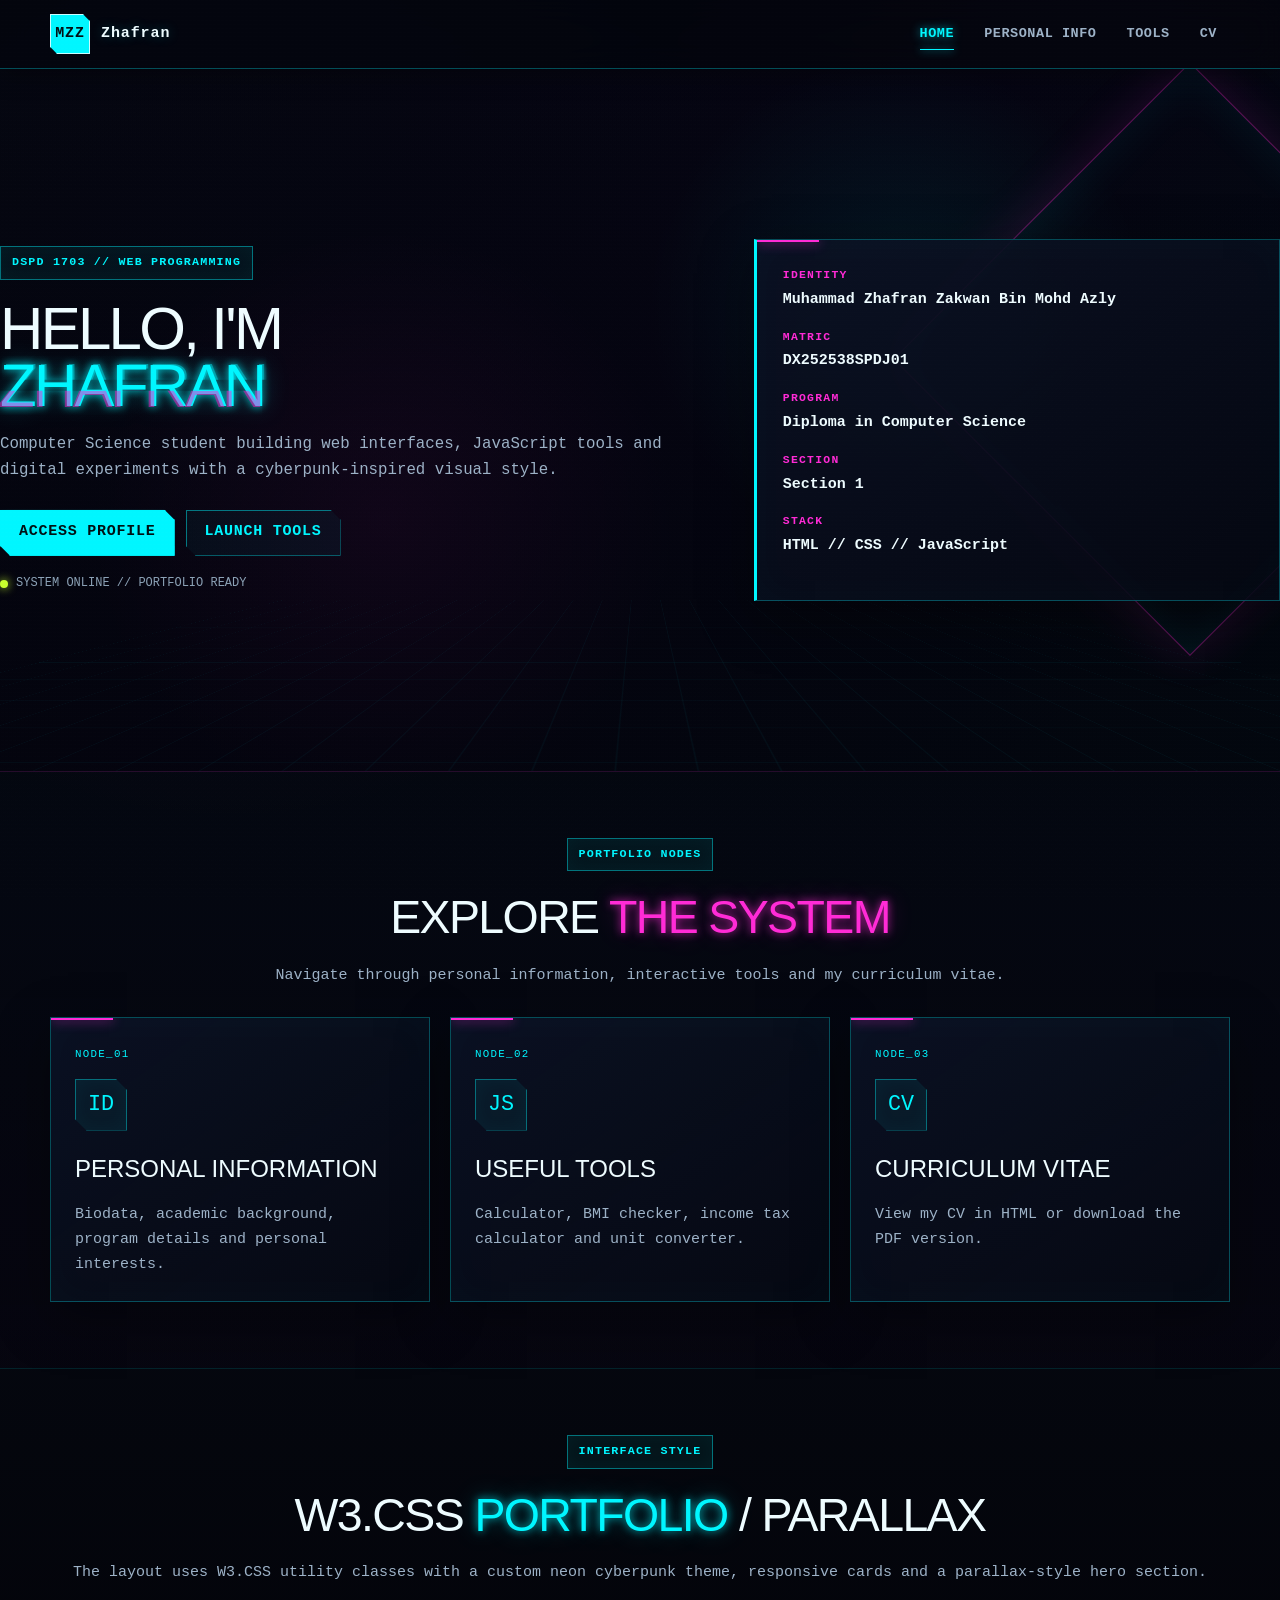
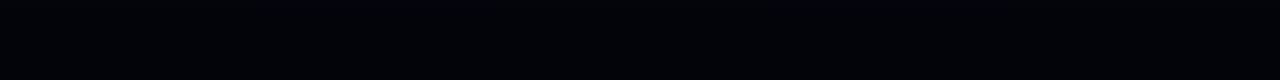
==== index.html @ 9612f09d "upload local project" ====
<!DOCTYPE html>
<html lang="en">
<head>
    <title>Muhammad Zhafran Zakwan | Cyber Portfolio</title>
    <link rel="stylesheet" href="https://www.w3schools.com/w3css/4/w3.css">
    <link rel="stylesheet" href="css/style.css">
    
</head>
<body>
<header class="site-header">
        <nav class="cyber-nav w3-bar">
            <a class="brand w3-bar-item" href="Main.html">
                <span class="brand-mark">MZZ</span>
                <span class="brand-text">Zhafran</span>
            </a>
            <div class="nav-links">
                <a class="w3-bar-item active" href="index.html">Home</a>
                <a class="w3-bar-item " href="PersonalInfo.html">Personal Info</a>
                <a class="w3-bar-item " href="Tools.html">Tools</a>
                <a class="w3-bar-item " href="CV.html">CV</a>
            </div>
        </nav>
    </header>
    <main>
        <section class="parallax-hero w3-display-container">
            <div class="cyber-container hero-grid">
                <div>
                    <span class="eyebrow">DSPD 1703 // Web Programming</span>
                    <h1 class="hero-title">Hello, I'm<br><span class="glitch neon-cyan" data-text="ZHAFRAN">ZHAFRAN</span></h1>
                    <p class="lead">Computer Science student building web interfaces, JavaScript tools and digital experiments with a cyberpunk-inspired visual style.</p>
                    <div class="actions">
                        <a class="btn btn-primary w3-button" href="PersonalInfo.html">Access Profile</a>
                        <a class="btn btn-secondary w3-button" href="Tools.html">Launch Tools</a>
                    </div>
                    <div class="status-line"><span class="status-dot"></span>SYSTEM ONLINE // PORTFOLIO READY</div>
                </div>
                <aside class="cyber-panel hero-card w3-card-4">
                    <div class="mini-label">Identity</div>
                    <div class="mini-value">Muhammad Zhafran Zakwan Bin Mohd Azly</div>
                    <div class="mini-label">Matric</div>
                    <div class="mini-value">DX252538SPDJ01</div>
                    <div class="mini-label">Program</div>
                    <div class="mini-value">Diploma in Computer Science</div>
                    <div class="mini-label">Section</div>
                    <div class="mini-value">Section 1</div>
                    <div class="mini-label">Stack</div>
                    <div class="mini-value">HTML // CSS // JavaScript</div>
                </aside>
            </div>
        </section>

        <section class="section section-dark" id="portfolio">
            <div class="cyber-container">
                <div class="section-heading w3-center">
                    <span class="eyebrow">Portfolio Nodes</span>
                    <h2>Explore <span class="neon-pink">The System</span></h2>
                    <p>Navigate through personal information, interactive tools and my curriculum vitae.</p>
                </div>
                <div class="cyber-grid-3 w3-row-padding">
                    <a class="cyber-card w3-card-4" href="PersonalInfo.html">
                        <span class="card-code">NODE_01</span>
                        <div class="card-icon">ID</div>
                        <h3>Personal Information</h3>
                        <p>Biodata, academic background, program details and personal interests.</p>
                    </a>
                    <a class="cyber-card w3-card-4" href="Tools.html">
                        <span class="card-code">NODE_02</span>
                        <div class="card-icon">JS</div>
                        <h3>Useful Tools</h3>
                        <p>Calculator, BMI checker, income tax calculator and unit converter.</p>
                    </a>
                    <a class="cyber-card w3-card-4" href="CV.html">
                        <span class="card-code">NODE_03</span>
                        <div class="card-icon">CV</div>
                        <h3>Curriculum Vitae</h3>
                        <p>View my CV in HTML or download the PDF version.</p>
                    </a>
                </div>
            </div>
        </section>

        <section class="section">
            <div class="cyber-container w3-center">
                <div class="section-heading">
                    <span class="eyebrow">Interface Style</span>
                    <h2>W3.CSS <span class="neon-cyan">Portfolio</span> / Parallax</h2>
                    <p>The layout uses W3.CSS utility classes with a custom neon cyberpunk theme, responsive cards and a parallax-style hero section.</p>
                </div>
            </div>
        </section>
    </main>
</body>
</html>
---- css/style.css ----
:root {
    --bg: #05060d;
    --bg-deep: #02030a;
    --panel: rgba(8, 12, 26, 0.82);
    --panel-solid: #090d1b;
    --cyan: #00f6ff;
    --pink: #ff2bd6;
    --violet: #8f5cff;
    --lime: #c8ff2e;
    --text: #eefcff;
    --muted: #9db2c7;
    --line: rgba(0, 246, 255, 0.24);
    --shadow-cyan: 0 0 12px rgba(0, 246, 255, 0.45), 0 0 36px rgba(0, 246, 255, 0.12);
    --shadow-pink: 0 0 12px rgba(255, 43, 214, 0.4), 0 0 34px rgba(255, 43, 214, 0.12);
}

* {
    box-sizing: border-box;
}

html {
    scroll-behavior: smooth;
}

body {
    margin: 0;
    min-height: 100vh;
    color: var(--text);
    background:
        radial-gradient(circle at 18% 18%, rgba(143, 92, 255, 0.13), transparent 30%),
        radial-gradient(circle at 84% 12%, rgba(255, 43, 214, 0.1), transparent 26%),
        linear-gradient(180deg, #05060d 0%, #070b15 50%, #03040a 100%);
    font-family: Consolas, "Courier New", monospace;
    line-height: 1.65;
    overflow-x: hidden;
}

body::before {
    content: "";
    position: fixed;
    inset: 0;
    pointer-events: none;
    z-index: 9999;
    opacity: 0.08;
    background: repeating-linear-gradient(0deg, transparent 0, transparent 3px, rgba(255,255,255,0.18) 4px);
}

a {
    color: inherit;
    text-decoration: none;
}

button,
input {
    font: inherit;
}

.site-header {
    position: sticky;
    top: 0;
    z-index: 100;
    background: rgba(3, 5, 13, 0.88);
    border-bottom: 1px solid rgba(0, 246, 255, 0.3);
    box-shadow: 0 4px 26px rgba(0, 0, 0, 0.35);
    backdrop-filter: blur(14px);
}

.cyber-nav {
    width: min(1180px, calc(100% - 26px));
    margin: auto;
    min-height: 68px;
    display: flex;
    align-items: center;
    justify-content: space-between;
    gap: 20px;
}

.brand {
    display: inline-flex;
    align-items: center;
    gap: 11px;
    font-weight: 800;
    letter-spacing: 0.06em;
}

.brand-mark {
    width: 40px;
    height: 40px;
    display: grid;
    place-items: center;
    color: #001014;
    background: var(--cyan);
    border: 1px solid #c8fdff;
    box-shadow: var(--shadow-cyan);
    clip-path: polygon(0 0, 82% 0, 100% 18%, 100% 100%, 18% 100%, 0 82%);
}

.brand-text {
    color: var(--text);
    text-shadow: 0 0 12px rgba(0, 246, 255, 0.25);
}

.nav-links {
    display: flex;
    align-items: center;
    justify-content: flex-end;
    flex-wrap: wrap;
    gap: 4px;
}

.nav-links a {
    position: relative;
    padding: 10px 13px;
    color: var(--muted);
    font-size: 0.9rem;
    font-weight: 700;
    letter-spacing: 0.04em;
    text-transform: uppercase;
}

.nav-links a::after {
    content: "";
    position: absolute;
    left: 13px;
    right: 13px;
    bottom: 5px;
    height: 1px;
    background: var(--cyan);
    transform: scaleX(0);
    transition: 0.2s ease;
    box-shadow: 0 0 8px var(--cyan);
}

.nav-links a:hover,
.nav-links a.active {
    color: var(--cyan);
    text-shadow: 0 0 10px rgba(0, 246, 255, 0.65);
}

.nav-links a:hover::after,
.nav-links a.active::after {
    transform: scaleX(1);
}

.cyber-container {
    width: min(1180px, calc(100% - 32px));
    margin: 0 auto;
}

.parallax-hero {
    min-height: 78vh;
    display: flex;
    align-items: center;
    position: relative;
    isolation: isolate;
    background:
        linear-gradient(rgba(2, 3, 10, 0.5), rgba(2, 3, 10, 0.8)),
        radial-gradient(circle at 70% 34%, rgba(0, 246, 255, 0.18), transparent 23%),
        radial-gradient(circle at 30% 58%, rgba(255, 43, 214, 0.15), transparent 28%),
        linear-gradient(135deg, #080b17 0%, #09061b 48%, #03141a 100%);
    background-attachment: fixed;
    overflow: hidden;
}

.parallax-hero::before {
    content: "";
    position: absolute;
    inset: 0;
    z-index: -2;
    background-image:
        linear-gradient(rgba(0, 246, 255, 0.08) 1px, transparent 1px),
        linear-gradient(90deg, rgba(0, 246, 255, 0.08) 1px, transparent 1px);
    background-size: 52px 52px;
    transform: perspective(420px) rotateX(58deg) scale(1.6) translateY(17%);
    transform-origin: center bottom;
    opacity: 0.5;
}

.parallax-hero::after {
    content: "";
    position: absolute;
    width: 420px;
    height: 420px;
    right: -120px;
    top: 80px;
    border: 1px solid rgba(255, 43, 214, 0.35);
    box-shadow: 0 0 50px rgba(255, 43, 214, 0.13), inset 0 0 50px rgba(0, 246, 255, 0.07);
    transform: rotate(45deg);
    z-index: -1;
}

.hero-grid {
    display: grid;
    grid-template-columns: 1.15fr 0.85fr;
    gap: 42px;
    align-items: center;
    width: 100%;
    padding: 76px 0;
}

.eyebrow {
    display: inline-flex;
    align-items: center;
    gap: 8px;
    padding: 6px 11px;
    border: 1px solid rgba(0, 246, 255, 0.42);
    background: rgba(0, 246, 255, 0.06);
    color: var(--cyan);
    text-transform: uppercase;
    letter-spacing: 0.1em;
    font-size: 0.78rem;
    font-weight: 800;
    box-shadow: inset 0 0 18px rgba(0, 246, 255, 0.04);
}

.hero-title,
.page-title {
    font-family: Arial, Helvetica, sans-serif;
    text-transform: uppercase;
    letter-spacing: -0.045em;
    line-height: 0.95;
}

.hero-title {
    margin: 20px 0 18px;
    font-size: clamp(3rem, 7vw, 4rem);
    max-width: 800px;
}

.page-title {
    margin: 17px 0 12px;
    font-size: clamp(2.4rem, 6vw, 4.6rem);
}

.neon-cyan {
    color: var(--cyan);
    text-shadow: 0 0 8px rgba(0, 246, 255, 0.75), 0 0 24px rgba(0, 246, 255, 0.35);
}

.neon-pink {
    color: var(--pink);
    text-shadow: 0 0 8px rgba(255, 43, 214, 0.72), 0 0 24px rgba(255, 43, 214, 0.3);
}

.glitch {
    position: relative;
    display: inline-block;
}

.glitch::before,
.glitch::after {
    content: attr(data-text);
    position: absolute;
    inset: 0;
    pointer-events: none;
    opacity: 0.5;
}

.glitch::before {
    color: var(--cyan);
    transform: translate(2px, -1px);
    clip-path: inset(0 0 58% 0);
}

.glitch::after {
    color: var(--pink);
    transform: translate(-2px, 1px);
    clip-path: inset(58% 0 0 0);
}

.lead,
.page-subtitle,
.muted {
    color: var(--muted);
}

.lead {
    max-width: 720px;
    font-size: 1.05rem;
}

.page-header {
    padding: 64px 0 22px;
}

.page-subtitle {
    max-width: 760px;
    margin-bottom: 0;
}

.actions,
.button-row {
    display: flex;
    flex-wrap: wrap;
    gap: 11px;
    margin-top: 26px;
}

.btn {
    min-height: 46px;
    display: inline-flex;
    align-items: center;
    justify-content: center;
    gap: 8px;
    padding: 0 18px;
    border: 1px solid transparent;
    background: transparent;
    color: var(--text);
    cursor: pointer;
    font-weight: 800;
    text-transform: uppercase;
    letter-spacing: 0.05em;
    transition: 0.2s ease;
    clip-path: polygon(0 0, calc(100% - 10px) 0, 100% 10px, 100% 100%, 10px 100%, 0 calc(100% - 10px));
}

.btn-primary {
    color: #001114;
    background: var(--cyan);
    border-color: var(--cyan);
    box-shadow: var(--shadow-cyan);
}

.btn-primary:hover {
    color: #101018;
    background: var(--pink);
    border-color: var(--pink);
    box-shadow: var(--shadow-pink);
    transform: translateY(-2px);
}

.btn-secondary {
    color: var(--cyan);
    border-color: rgba(0, 246, 255, 0.45);
    background: rgba(0, 246, 255, 0.04);
}

.btn-secondary:hover {
    border-color: var(--pink);
    color: var(--pink);
    box-shadow: var(--shadow-pink);
    transform: translateY(-2px);
}

.cyber-panel,
.cyber-card,
.tool-panel,
.profile-card,
.cv-shell {
    border: 1px solid rgba(0, 246, 255, 0.28);
    background: linear-gradient(145deg, rgba(11, 17, 35, 0.94), rgba(5, 8, 18, 0.88));
    box-shadow: 0 16px 50px rgba(0, 0, 0, 0.35), inset 0 0 40px rgba(0, 246, 255, 0.025);
}

.cyber-panel {
    padding: 26px;
    position: relative;
    overflow: hidden;
}

.cyber-panel::before,
.cyber-card::before,
.tool-panel::before,
.profile-card::before {
    content: "";
    position: absolute;
    left: 0;
    top: 0;
    width: 62px;
    height: 2px;
    background: var(--pink);
    box-shadow: 0 0 12px var(--pink);
}

.hero-card {
    border-left: 3px solid var(--cyan);
}

.mini-label {
    color: var(--pink);
    font-size: 0.76rem;
    font-weight: 800;
    letter-spacing: 0.11em;
    text-transform: uppercase;
}

.mini-value {
    margin: 3px 0 15px;
    color: var(--text);
    font-weight: 800;
}

.section {
    padding: 66px 0;
}

.section-dark {
    background: linear-gradient(180deg, rgba(1, 4, 12, 0.55), rgba(8, 4, 17, 0.42));
    border-top: 1px solid rgba(255, 43, 214, 0.12);
    border-bottom: 1px solid rgba(0, 246, 255, 0.12);
}

.section-heading {
    margin-bottom: 28px;
}

.section-heading h2 {
    margin: 8px 0 8px;
    font-family: Arial, Helvetica, sans-serif;
    font-size: clamp(2rem, 4vw, 3.1rem);
    text-transform: uppercase;
    letter-spacing: -0.035em;
}

.section-heading p {
    margin: 0;
    color: var(--muted);
}

.cyber-grid-3,
.cyber-grid-2,
.tool-grid {
    display: grid;
    gap: 20px;
}

.cyber-grid-3 {
    grid-template-columns: repeat(3, 1fr);
}

.cyber-grid-2,
.tool-grid {
    grid-template-columns: repeat(2, 1fr);
}

.cyber-card,
.tool-card {
    position: relative;
    min-height: 100%;
    padding: 24px;
    transition: 0.22s ease;
    overflow: hidden;
}

.cyber-card:hover,
.tool-card:hover {
    transform: translateY(-6px);
    border-color: rgba(255, 43, 214, 0.58);
    box-shadow: 0 18px 50px rgba(0,0,0,0.42), 0 0 28px rgba(255,43,214,0.1);
}

.card-code {
    display: inline-block;
    margin-bottom: 15px;
    color: var(--cyan);
    font-size: 0.72rem;
    letter-spacing: 0.12em;
}

.card-icon {
    width: 52px;
    height: 52px;
    display: grid;
    place-items: center;
    margin-bottom: 18px;
    font-size: 1.45rem;
    border: 1px solid rgba(0, 246, 255, 0.38);
    color: var(--cyan);
    background: rgba(0, 246, 255, 0.05);
    box-shadow: inset 0 0 20px rgba(0, 246, 255, 0.04);
    clip-path: polygon(0 0, 78% 0, 100% 22%, 100% 100%, 22% 100%, 0 78%);
}

.cyber-card h3,
.tool-card h3 {
    margin: 0 0 8px;
    font-family: Arial, Helvetica, sans-serif;
    text-transform: uppercase;
}

.cyber-card p,
.tool-card p {
    margin-bottom: 0;
    color: var(--muted);
}

.profile-layout {
    display: grid;
    grid-template-columns: 340px 1fr;
    gap: 24px;
    align-items: start;
}

.profile-card {
    position: sticky;
    top: 94px;
    padding: 28px;
    text-align: center;
}

.profile-photo {
    width: 190px;
    height: 190px;
    object-fit: cover;
    border-radius: 0;
    border: 2px solid var(--cyan);
    padding: 7px;
    background: rgba(0, 246, 255, 0.04);
    box-shadow: 0 0 18px rgba(0, 246, 255, 0.22), 12px 12px 0 rgba(255, 43, 214, 0.08);
    clip-path: polygon(0 0, 88% 0, 100% 12%, 100% 100%, 12% 100%, 0 88%);
}

.profile-card h2 {
    margin-bottom: 5px;
    font-family: Arial, Helvetica, sans-serif;
    text-transform: uppercase;
}

.content-stack {
    display: grid;
    gap: 20px;
}

.info-list {
    display: grid;
    grid-template-columns: repeat(2, 1fr);
    gap: 12px;
    margin-top: 18px;
}

.info-item {
    padding: 14px 15px;
    border: 1px solid rgba(0, 246, 255, 0.18);
    background: rgba(0, 246, 255, 0.025);
}

.info-item small {
    display: block;
    color: var(--pink);
    text-transform: uppercase;
    letter-spacing: 0.08em;
}

.skill-tags {
    display: flex;
    flex-wrap: wrap;
    gap: 9px;
    margin-top: 18px;
}

.skill-tags span {
    padding: 6px 10px;
    border: 1px solid rgba(143, 92, 255, 0.5);
    background: rgba(143, 92, 255, 0.08);
    color: #d9ccff;
}

.tool-panel {
    position: relative;
    max-width: 840px;
    margin: 18px auto 74px;
    padding: 30px;
}

.form-grid {
    display: grid;
    grid-template-columns: repeat(2, 1fr);
    gap: 18px;
}

.field.full {
    grid-column: 1 / -1;
}

.field label {
    display: block;
    margin-bottom: 7px;
    color: var(--cyan);
    text-transform: uppercase;
    font-size: 0.78rem;
    font-weight: 800;
    letter-spacing: 0.08em;
}

.field input {
    width: 100%;
    padding: 13px 14px;
    color: var(--text);
    background: rgba(0, 0, 0, 0.42);
    border: 1px solid rgba(0, 246, 255, 0.27);
    outline: none;
    transition: 0.2s ease;
}

.field input:focus {
    border-color: var(--cyan);
    box-shadow: 0 0 0 2px rgba(0, 246, 255, 0.08), 0 0 18px rgba(0, 246, 255, 0.11);
}

.result-box {
    min-height: 58px;
    margin-top: 24px;
    padding: 15px 16px;
    border-left: 3px solid var(--pink);
    background: rgba(255, 43, 214, 0.055);
    color: var(--text);
}

.result-box:empty::before {

    color: #69798f;
}

.cv-shell {
    display: grid;
    grid-template-columns: 310px 1fr;
    max-width: 1000px;
    margin: 14px auto 70px;
    overflow: hidden;
}

.cv-side {
    padding: 30px;
    background: linear-gradient(180deg, rgba(0, 246, 255, 0.065), rgba(143, 92, 255, 0.06));
    border-right: 1px solid rgba(0, 246, 255, 0.22);
}

.cv-side .profile-photo {
    width: 150px;
    height: 150px;
}

.cv-side h2,
.cv-main h2 {
    margin-top: 28px;
    color: var(--cyan);
    font-family: Arial, Helvetica, sans-serif;
    text-transform: uppercase;
    letter-spacing: 0.02em;
}

.cv-main {
    padding: 36px;
}

.cv-main > h1 {
    margin-bottom: 4px;
    font-family: Arial, Helvetica, sans-serif;
    font-size: clamp(2rem, 5vw, 3.4rem);
    line-height: 1;
    text-transform: uppercase;
}

.role {
    color: var(--pink);
    text-transform: uppercase;
    letter-spacing: 0.12em;
}

.cv-section {
    padding-top: 4px;
}

.cv-entry {
    padding: 14px 0;
    border-bottom: 1px solid rgba(0, 246, 255, 0.12);
}

.cv-entry strong,
.cv-entry span {
    display: block;
}

.cv-entry span {
    color: var(--pink);
    font-size: 0.88rem;
}


.status-line {
    display: flex;
    align-items: center;
    gap: 8px;
    margin-top: 18px;
    color: #8ca2b6;
    font-size: 0.8rem;
}

.status-dot {
    width: 8px;
    height: 8px;
    border-radius: 50%;
    background: var(--lime);
    box-shadow: 0 0 10px var(--lime);
}

@media (max-width: 860px) {
    .hero-grid,
    .profile-layout,
    .cv-shell {
        grid-template-columns: 1fr;
    }

    .cyber-grid-3 {
        grid-template-columns: 1fr;
    }

    .profile-card {
        position: relative;
        top: 0;
    }

    .cv-side {
        border-right: 0;
        border-bottom: 1px solid rgba(0, 246, 255, 0.22);
    }
}

@media (max-width: 680px) {
    .cyber-nav {
        padding: 10px 0;
        align-items: flex-start;
        flex-direction: column;
    }

    .nav-links {
        width: 100%;
        justify-content: flex-start;
    }

    .nav-links a {
        padding: 7px 9px;
        font-size: 0.75rem;
    }

    .cyber-grid-2,
    .tool-grid,
    .form-grid,
    .info-list {
        grid-template-columns: 1fr;
    }

    .hero-grid {
        padding: 54px 0;
    }

    .parallax-hero {
        min-height: auto;
        background-attachment: scroll;
    }

    .hero-title {
        font-size: clamp(2.6rem, 15vw, 4.6rem);
    }

    .section {
        padding: 48px 0;
    }

    .tool-panel,
    .cyber-panel,
    .cyber-card,
    .tool-card,
    .profile-card,
    .cv-main,
    .cv-side {
        padding: 21px;
    }
}

.w3-button.btn-primary:hover {
    color: #101018 !important;
    background: var(--pink) !important;
}

.w3-button.btn-secondary:hover {
    color: var(--pink) !important;
    background: rgba(255, 43, 214, 0.06) !important;
}

.cyber-nav.w3-bar::before,
.cyber-nav.w3-bar::after,
.cyber-grid-3.w3-row-padding::before,
.cyber-grid-3.w3-row-padding::after,
.tool-grid.w3-row-padding::before,
.tool-grid.w3-row-padding::after {
    display: none;
}

.cyber-nav .w3-bar-item {
    float: none !important;
    width: auto;
}

.cyber-grid-3.w3-row-padding,
.tool-grid.w3-row-padding {
    margin: 0;
    padding: 0;
}

.tool-page .page-header,
.tool-page .tool-panel {
    width: min(840px, 100%);
    margin-left: auto;
    margin-right: auto;
}

.tool-page .page-header {
    padding-bottom: 18px;
}

.tool-page .tool-panel {
    margin-top: 18px;
    margin-bottom: 64px;
}

.profile-card .profile-photo {
    display: block;
    margin-left: auto;
    margin-right: auto;
}

.cv-side .profile-photo {
    display: block;
    margin: 0 auto 24px;
}

.cv-side > h2:first-of-type {
    margin-top: 0;
}

@media (max-width: 680px) {
    .cyber-nav {
        align-items: stretch;
    }

    .brand {
        align-self: flex-start;
    }

    .nav-links {
        display: grid;
        grid-template-columns: repeat(2, minmax(0, 1fr));
        gap: 6px;
    }

    .nav-links a {
        justify-content: center;
        text-align: center;
    }

    .tool-page .page-header,
    .tool-page .tool-panel {
        width: 100%;
    }

    .button-row .btn {
        flex: 1 1 160px;
    }
}


.cyber-nav a.brand.w3-bar-item {
    display: inline-flex;
    align-items: center;
    padding: 8px 0;
}

.cyber-nav .nav-links a.w3-bar-item {
    display: flex;
    align-items: center;
    justify-content: center;
    padding: 10px 13px;
}
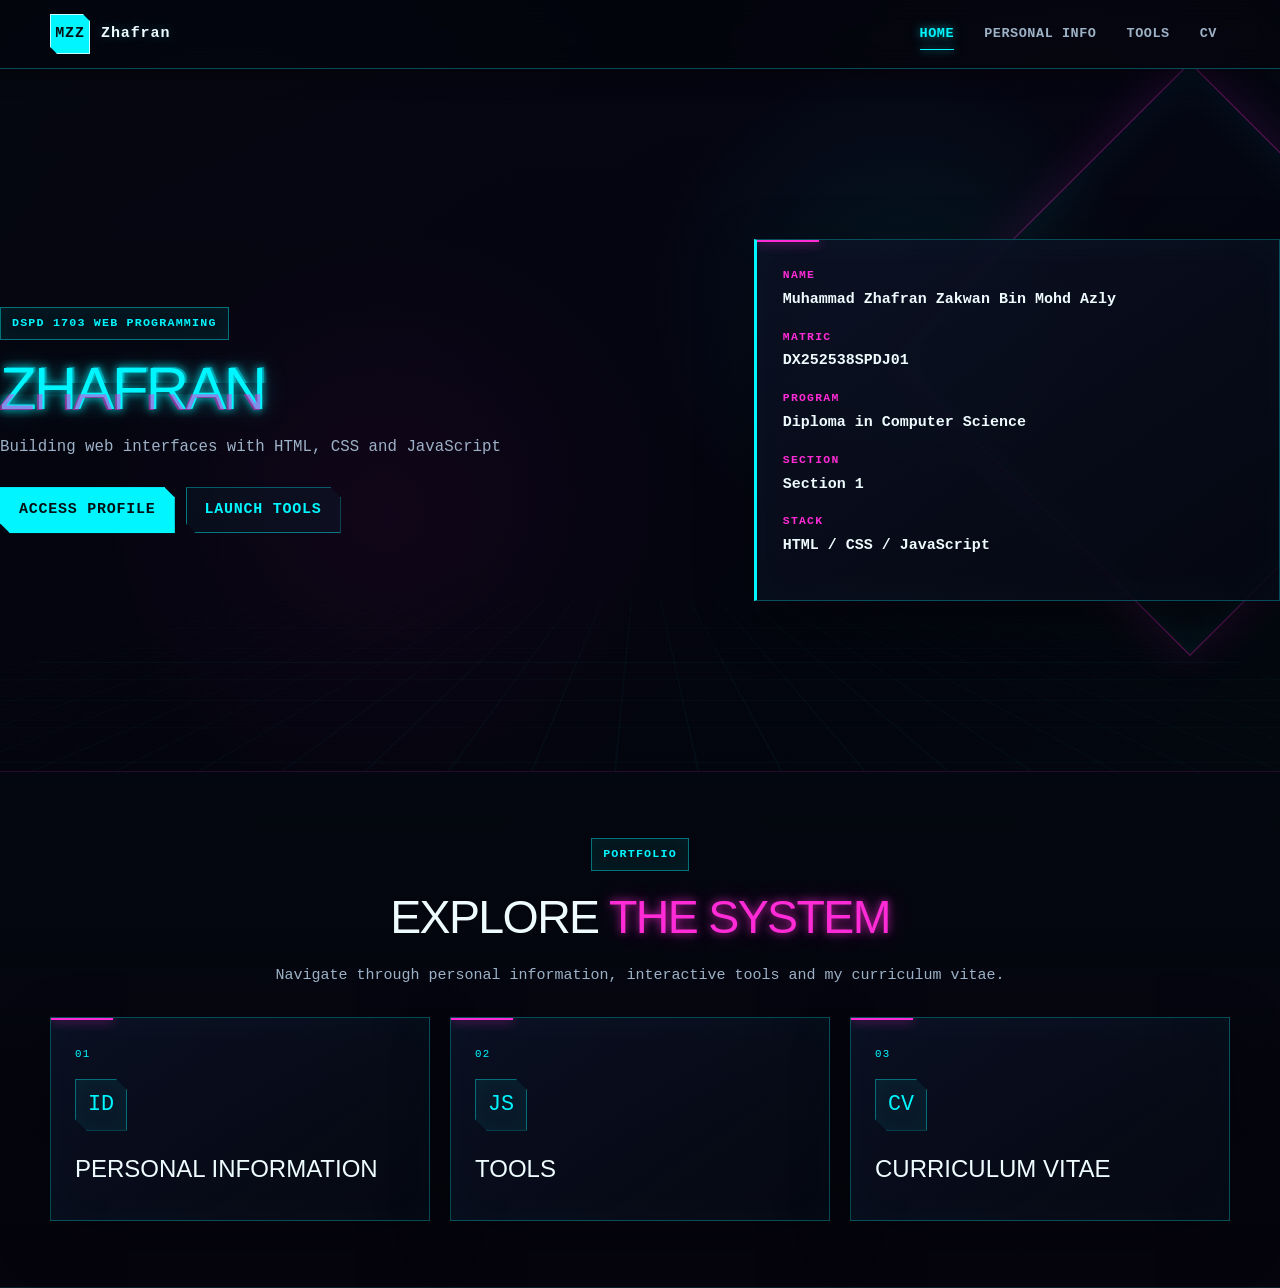
==== commit 94225652: "Add files via upload" ====
--- a/index.html
+++ b/index.html
@@ -1,93 +1,81 @@
-<!DOCTYPE html>
-<html lang="en">
-<head>
-    <title>Muhammad Zhafran Zakwan | Cyber Portfolio</title>
-    <link rel="stylesheet" href="https://www.w3schools.com/w3css/4/w3.css">
-    <link rel="stylesheet" href="css/style.css">
-    
-</head>
-<body>
-<header class="site-header">
-        <nav class="cyber-nav w3-bar">
-            <a class="brand w3-bar-item" href="Main.html">
-                <span class="brand-mark">MZZ</span>
-                <span class="brand-text">Zhafran</span>
-            </a>
-            <div class="nav-links">
-                <a class="w3-bar-item active" href="index.html">Home</a>
-                <a class="w3-bar-item " href="PersonalInfo.html">Personal Info</a>
-                <a class="w3-bar-item " href="Tools.html">Tools</a>
-                <a class="w3-bar-item " href="CV.html">CV</a>
-            </div>
-        </nav>
-    </header>
-    <main>
-        <section class="parallax-hero w3-display-container">
-            <div class="cyber-container hero-grid">
-                <div>
-                    <span class="eyebrow">DSPD 1703 // Web Programming</span>
-                    <h1 class="hero-title">Hello, I'm<br><span class="glitch neon-cyan" data-text="ZHAFRAN">ZHAFRAN</span></h1>
-                    <p class="lead">Computer Science student building web interfaces, JavaScript tools and digital experiments with a cyberpunk-inspired visual style.</p>
-                    <div class="actions">
-                        <a class="btn btn-primary w3-button" href="PersonalInfo.html">Access Profile</a>
-                        <a class="btn btn-secondary w3-button" href="Tools.html">Launch Tools</a>
-                    </div>
-                    <div class="status-line"><span class="status-dot"></span>SYSTEM ONLINE // PORTFOLIO READY</div>
-                </div>
-                <aside class="cyber-panel hero-card w3-card-4">
-                    <div class="mini-label">Identity</div>
-                    <div class="mini-value">Muhammad Zhafran Zakwan Bin Mohd Azly</div>
-                    <div class="mini-label">Matric</div>
-                    <div class="mini-value">DX252538SPDJ01</div>
-                    <div class="mini-label">Program</div>
-                    <div class="mini-value">Diploma in Computer Science</div>
-                    <div class="mini-label">Section</div>
-                    <div class="mini-value">Section 1</div>
-                    <div class="mini-label">Stack</div>
-                    <div class="mini-value">HTML // CSS // JavaScript</div>
-                </aside>
-            </div>
-        </section>
-
-        <section class="section section-dark" id="portfolio">
-            <div class="cyber-container">
-                <div class="section-heading w3-center">
-                    <span class="eyebrow">Portfolio Nodes</span>
-                    <h2>Explore <span class="neon-pink">The System</span></h2>
-                    <p>Navigate through personal information, interactive tools and my curriculum vitae.</p>
-                </div>
-                <div class="cyber-grid-3 w3-row-padding">
-                    <a class="cyber-card w3-card-4" href="PersonalInfo.html">
-                        <span class="card-code">NODE_01</span>
-                        <div class="card-icon">ID</div>
-                        <h3>Personal Information</h3>
-                        <p>Biodata, academic background, program details and personal interests.</p>
-                    </a>
-                    <a class="cyber-card w3-card-4" href="Tools.html">
-                        <span class="card-code">NODE_02</span>
-                        <div class="card-icon">JS</div>
-                        <h3>Useful Tools</h3>
-                        <p>Calculator, BMI checker, income tax calculator and unit converter.</p>
-                    </a>
-                    <a class="cyber-card w3-card-4" href="CV.html">
-                        <span class="card-code">NODE_03</span>
-                        <div class="card-icon">CV</div>
-                        <h3>Curriculum Vitae</h3>
-                        <p>View my CV in HTML or download the PDF version.</p>
-                    </a>
-                </div>
-            </div>
-        </section>
-
-        <section class="section">
-            <div class="cyber-container w3-center">
-                <div class="section-heading">
-                    <span class="eyebrow">Interface Style</span>
-                    <h2>W3.CSS <span class="neon-cyan">Portfolio</span> / Parallax</h2>
-                    <p>The layout uses W3.CSS utility classes with a custom neon cyberpunk theme, responsive cards and a parallax-style hero section.</p>
-                </div>
-            </div>
-        </section>
-    </main>
-</body>
+<!DOCTYPE html>
+<html lang="en">
+<head>
+    <title>Main.html</title>
+    <link rel="stylesheet" href="https://www.w3schools.com/w3css/4/w3.css">
+    <link rel="stylesheet" href="css/style.css">
+    
+</head>
+<body>
+<header class="site-header">
+        <nav class="cyber-nav w3-bar">
+            <a class="brand w3-bar-item" href="Main.html">
+            <span class="brand-mark">MZZ</span>
+            <span class="brand-text">Zhafran</span>
+        </a>
+            <div class="nav-links">
+                <a class="w3-bar-item active" href="Main.html">Home</a>
+                <a class="w3-bar-item " href="PersonalInfo.html">Personal Info</a>
+                <a class="w3-bar-item " href="Tools.html">Tools</a>
+                <a class="w3-bar-item " href="CV.html">CV</a>
+            </div>
+        </nav>
+    </header>
+    <main>
+        <section class="parallax-hero w3-display-container">
+            <div class="cyber-container hero-grid">
+                <div>
+                    <span class="eyebrow">DSPD 1703 Web Programming</span>
+                    <h1 class="hero-title"><span class="glitch neon-cyan" data-text="ZHAFRAN">ZHAFRAN</span></h1>
+                    <p class="lead">Building web interfaces with HTML, CSS and JavaScript</p>
+                    <div class="actions">
+                        <a class="btn btn-primary w3-button" href="PersonalInfo.html">Access Profile</a>
+                        <a class="btn btn-secondary w3-button" href="Tools.html">Launch Tools</a>
+                    </div>
+ 
+                </div>
+                <aside class="cyber-panel hero-card w3-card-4">
+                    <div class="mini-label">NAME</div>
+                    <div class="mini-value">Muhammad Zhafran Zakwan Bin Mohd Azly</div>
+                    <div class="mini-label">Matric</div>
+                    <div class="mini-value">DX252538SPDJ01</div>
+                    <div class="mini-label">Program</div>
+                    <div class="mini-value">Diploma in Computer Science</div>
+                    <div class="mini-label">Section</div>
+                    <div class="mini-value">Section 1</div>
+                    <div class="mini-label">Stack</div>
+                    <div class="mini-value">HTML / CSS / JavaScript</div>
+                </aside>
+            </div>
+        </section>
+
+        <section class="section section-dark" id="portfolio">
+            <div class="cyber-container">
+                <div class="section-heading w3-center">
+                    <span class="eyebrow">Portfolio</span>
+                    <h2>Explore <span class="neon-pink">The System</span></h2>
+                    <p>Navigate through personal information, interactive tools and my curriculum vitae.</p>
+                </div>
+                <div class="cyber-grid-3 w3-row-padding">
+                    <a class="cyber-card w3-card-4" href="PersonalInfo.html">
+                        <span class="card-code">01</span>
+                        <div class="card-icon">ID</div>
+                        <h3>Personal Information</h3>
+                    </a>
+                    <a class="cyber-card w3-card-4" href="Tools.html">
+                        <span class="card-code">02</span>
+                        <div class="card-icon">JS</div>
+                        <h3>Tools</h3>
+                    </a>
+                    <a class="cyber-card w3-card-4" href="CV.html">
+                        <span class="card-code">03</span>
+                        <div class="card-icon">CV</div>
+                        <h3>Curriculum Vitae</h3>
+                    </a>
+                </div>
+            </div>
+        </section>
+
+    </main>
+</body>
 </html>
